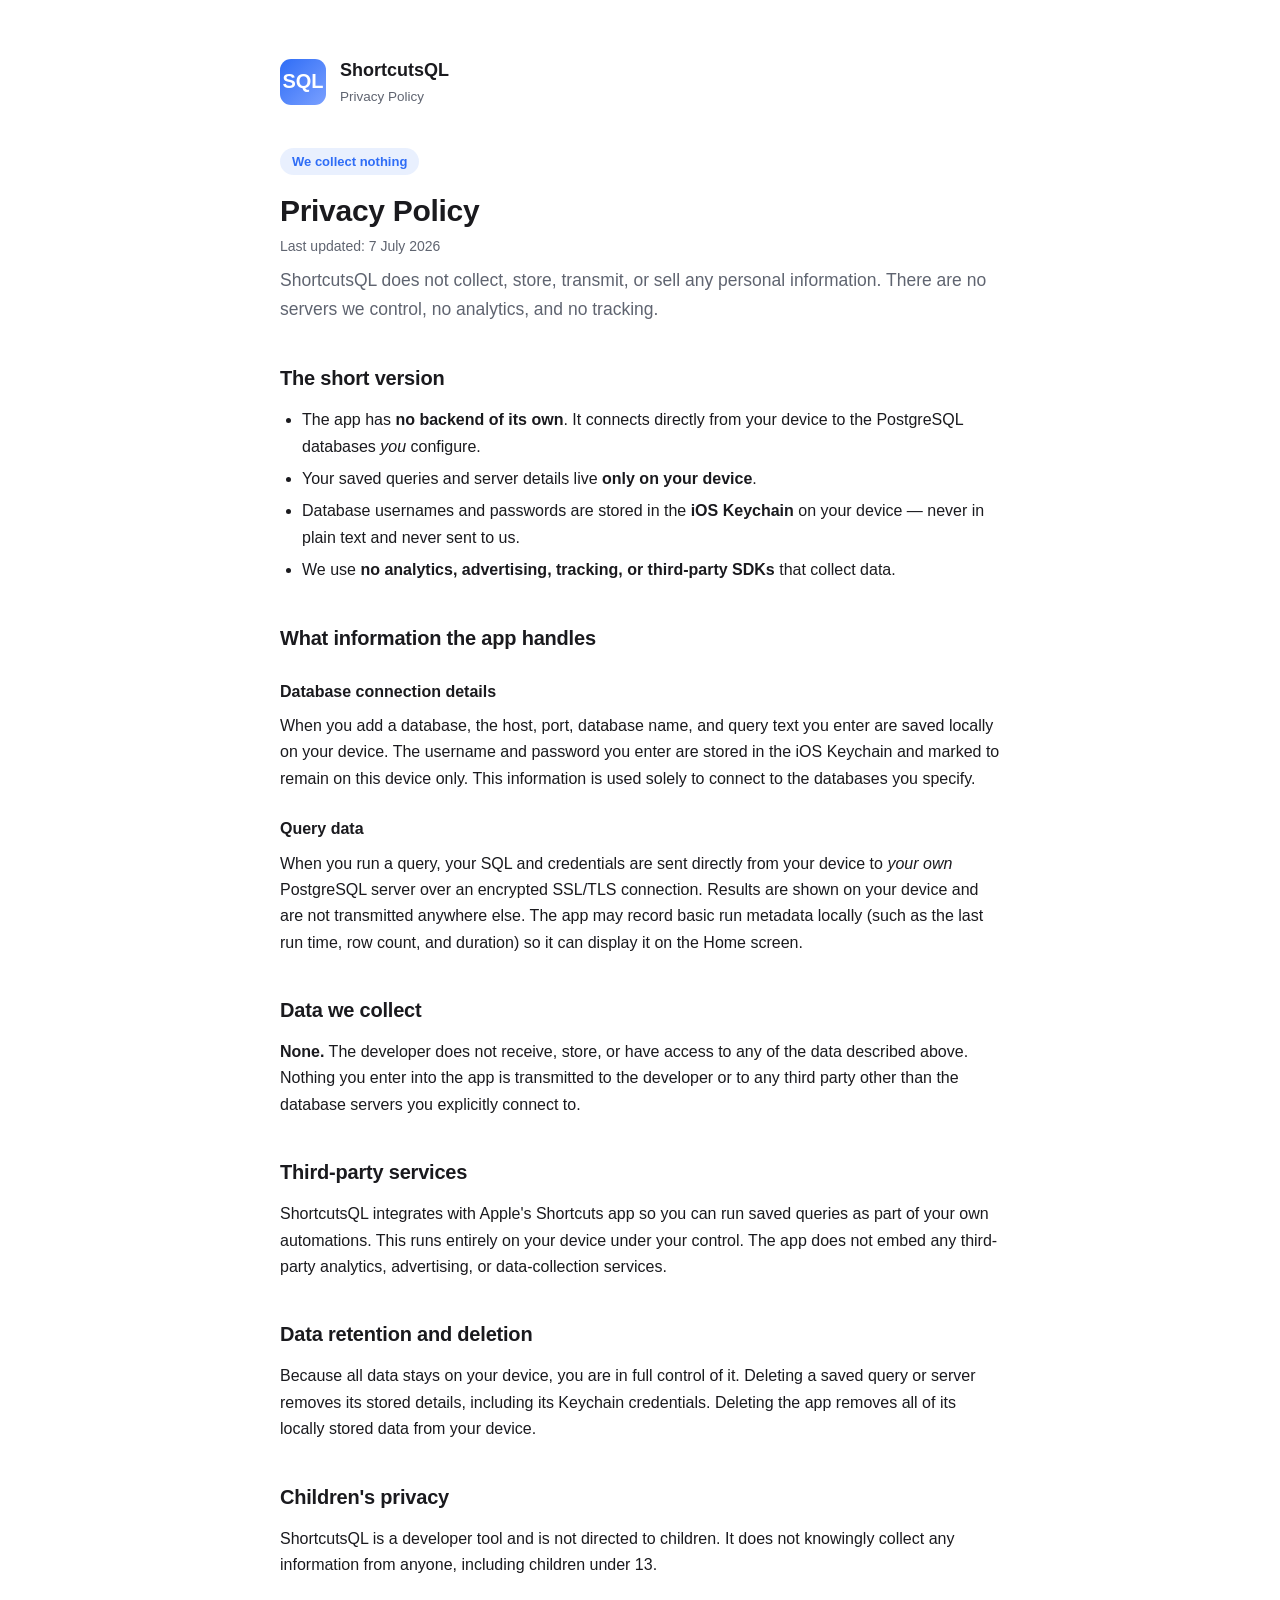
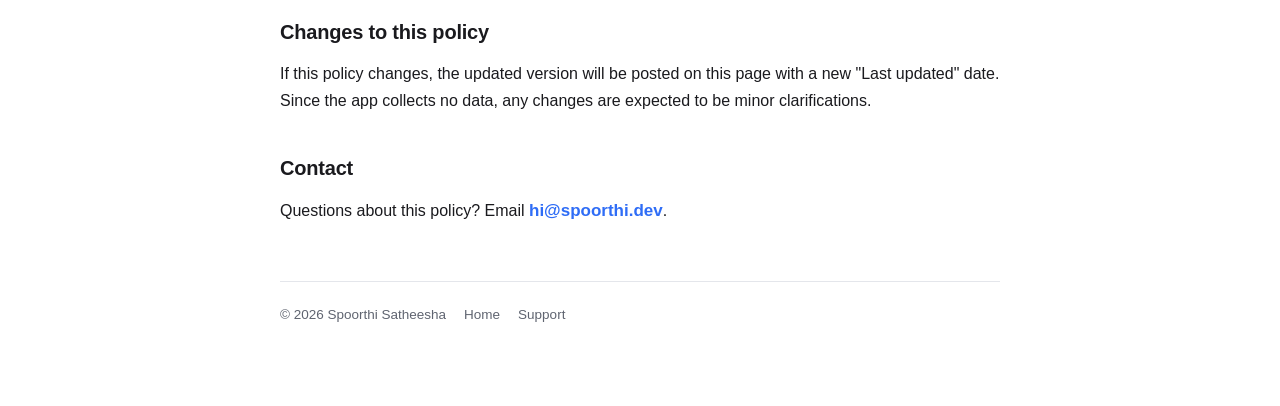
==== docs/privacy.html @ c9267726 "Add privacy & support pages with GitHub Pages deploy workflow Add static site under docs/ for App St" ====
<!doctype html>
<html lang="en">
<head>
  <meta charset="utf-8">
  <meta name="viewport" content="width=device-width, initial-scale=1">
  <title>Privacy Policy — ShortcutsQL</title>
  <meta name="description" content="ShortcutsQL privacy policy. The app collects no personal data; everything stays on your device.">
  <link rel="stylesheet" href="style.css">
</head>
<body>
  <main class="wrap">
    <header class="site">
      <a class="mark" href="index.html" style="text-decoration:none">SQL</a>
      <div>
        <div class="name">ShortcutsQL</div>
        <div class="tag">Privacy Policy</div>
      </div>
    </header>

    <span class="pill">We collect nothing</span>
    <h1>Privacy Policy</h1>
    <p class="updated">Last updated: 7 July 2026</p>

    <p class="lead">ShortcutsQL does not collect, store, transmit, or sell any personal information. There are no servers we control, no analytics, and no tracking.</p>

    <h2>The short version</h2>
    <ul>
      <li>The app has <strong>no backend of its own</strong>. It connects directly from your device to the PostgreSQL databases <em>you</em> configure.</li>
      <li>Your saved queries and server details live <strong>only on your device</strong>.</li>
      <li>Database usernames and passwords are stored in the <strong>iOS Keychain</strong> on your device — never in plain text and never sent to us.</li>
      <li>We use <strong>no analytics, advertising, tracking, or third-party SDKs</strong> that collect data.</li>
    </ul>

    <h2>What information the app handles</h2>

    <h3>Database connection details</h3>
    <p>When you add a database, the host, port, database name, and query text you enter are saved locally on your device. The username and password you enter are stored in the iOS Keychain and marked to remain on this device only. This information is used solely to connect to the databases you specify.</p>

    <h3>Query data</h3>
    <p>When you run a query, your SQL and credentials are sent directly from your device to <em>your own</em> PostgreSQL server over an encrypted SSL/TLS connection. Results are shown on your device and are not transmitted anywhere else. The app may record basic run metadata locally (such as the last run time, row count, and duration) so it can display it on the Home screen.</p>

    <h2>Data we collect</h2>
    <p><strong>None.</strong> The developer does not receive, store, or have access to any of the data described above. Nothing you enter into the app is transmitted to the developer or to any third party other than the database servers you explicitly connect to.</p>

    <h2>Third-party services</h2>
    <p>ShortcutsQL integrates with Apple's Shortcuts app so you can run saved queries as part of your own automations. This runs entirely on your device under your control. The app does not embed any third-party analytics, advertising, or data-collection services.</p>

    <h2>Data retention and deletion</h2>
    <p>Because all data stays on your device, you are in full control of it. Deleting a saved query or server removes its stored details, including its Keychain credentials. Deleting the app removes all of its locally stored data from your device.</p>

    <h2>Children's privacy</h2>
    <p>ShortcutsQL is a developer tool and is not directed to children. It does not knowingly collect any information from anyone, including children under 13.</p>

    <h2>Changes to this policy</h2>
    <p>If this policy changes, the updated version will be posted on this page with a new "Last updated" date. Since the app collects no data, any changes are expected to be minor clarifications.</p>

    <h2>Contact</h2>
    <p>Questions about this policy? Email <a class="mail" href="mailto:hi@spoorthi.dev">hi@spoorthi.dev</a>.</p>

    <footer class="site">
      <span>© 2026 Spoorthi Satheesha</span>
      <a href="index.html">Home</a>
      <a href="support.html">Support</a>
    </footer>
  </main>
</body>
</html>
---- docs/style.css ----
:root {
  --bg: #ffffff;
  --surface: #f6f7f9;
  --border: #e4e6eb;
  --text: #1a1a1e;
  --muted: #5f6470;
  --accent: #2f6df6;
  --accent-soft: rgba(47, 109, 246, 0.1);
  --radius: 14px;
  --maxw: 720px;
}

@media (prefers-color-scheme: dark) {
  :root {
    --bg: #0f1115;
    --surface: #171a21;
    --border: #262b36;
    --text: #e9ebef;
    --muted: #9aa1b0;
    --accent: #5b8bff;
    --accent-soft: rgba(91, 139, 255, 0.14);
  }
}

* { box-sizing: border-box; }

html { -webkit-text-size-adjust: 100%; }

body {
  margin: 0;
  background: var(--bg);
  color: var(--text);
  font: 16px/1.65 -apple-system, BlinkMacSystemFont, "Segoe UI", Roboto, Helvetica, Arial, sans-serif;
  padding: 0 20px;
}

.wrap {
  max-width: var(--maxw);
  margin: 0 auto;
  padding: 56px 0 80px;
}

header.site {
  display: flex;
  align-items: center;
  gap: 14px;
  margin-bottom: 40px;
}

.mark {
  width: 46px;
  height: 46px;
  border-radius: 11px;
  background: linear-gradient(135deg, var(--accent), #7aa0ff);
  color: #fff;
  display: grid;
  place-items: center;
  font-weight: 700;
  font-size: 20px;
  flex: none;
}

header.site .name { font-weight: 650; font-size: 18px; }
header.site .tag { color: var(--muted); font-size: 13.5px; }

h1 { font-size: 30px; line-height: 1.2; margin: 0 0 6px; letter-spacing: -0.01em; }
h2 { font-size: 20px; margin: 38px 0 12px; letter-spacing: -0.01em; }
h3 { font-size: 16px; margin: 24px 0 8px; }

.updated { color: var(--muted); font-size: 14px; margin: 0 0 8px; }

p { margin: 0 0 14px; }
ul { margin: 0 0 14px; padding-left: 22px; }
li { margin: 6px 0; }

a { color: var(--accent); text-decoration: none; }
a:hover { text-decoration: underline; }

.lead { font-size: 17.5px; color: var(--muted); margin-bottom: 28px; }

.card {
  background: var(--surface);
  border: 1px solid var(--border);
  border-radius: var(--radius);
  padding: 22px 24px;
  margin: 22px 0;
}

.cards { display: grid; gap: 16px; grid-template-columns: 1fr 1fr; margin: 28px 0; }
@media (max-width: 560px) { .cards { grid-template-columns: 1fr; } }

.tile {
  display: block;
  background: var(--surface);
  border: 1px solid var(--border);
  border-radius: var(--radius);
  padding: 22px 24px;
  color: var(--text);
}
.tile:hover { border-color: var(--accent); text-decoration: none; }
.tile .t { font-weight: 650; font-size: 17px; margin-bottom: 4px; }
.tile .d { color: var(--muted); font-size: 14px; }

.pill {
  display: inline-block;
  background: var(--accent-soft);
  color: var(--accent);
  border-radius: 999px;
  padding: 3px 12px;
  font-size: 13px;
  font-weight: 600;
  margin-bottom: 18px;
}

.mail {
  font-weight: 600;
  font-size: 17px;
}

footer.site {
  margin-top: 56px;
  padding-top: 22px;
  border-top: 1px solid var(--border);
  color: var(--muted);
  font-size: 13.5px;
  display: flex;
  flex-wrap: wrap;
  gap: 8px 18px;
  align-items: center;
}
footer.site a { color: var(--muted); }
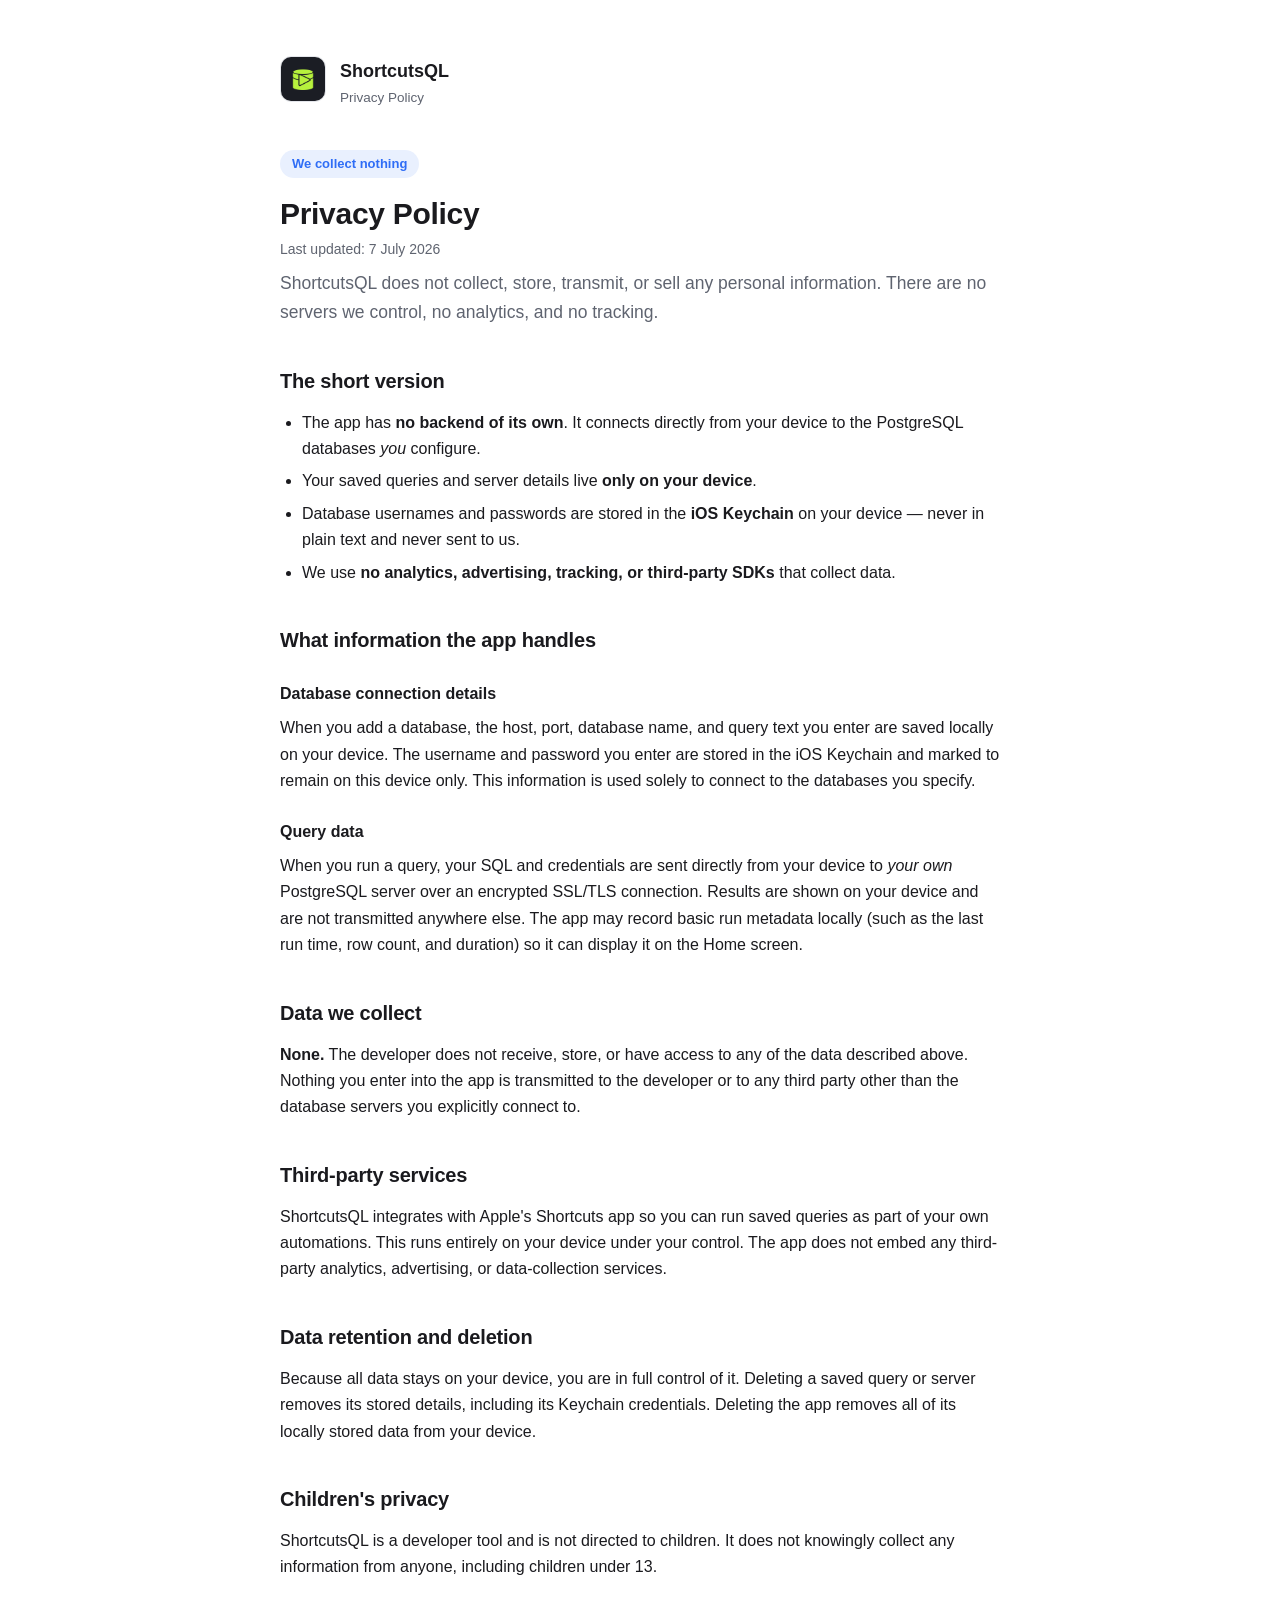
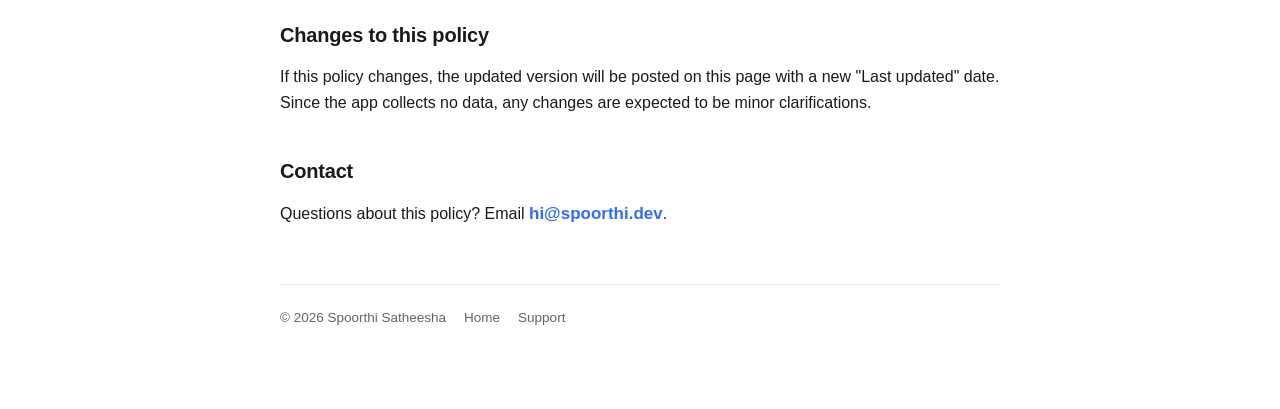
==== commit 38c7a748: "Use the app icon as the site logo and favicon Replace the placeholder SQL text mark with the real Ap" ====
--- a/docs/privacy.html
+++ b/docs/privacy.html
@@ -5,12 +5,14 @@
   <meta name="viewport" content="width=device-width, initial-scale=1">
   <title>Privacy Policy — ShortcutsQL</title>
   <meta name="description" content="ShortcutsQL privacy policy. The app collects no personal data; everything stays on your device.">
+  <link rel="icon" href="icon.png">
+  <link rel="apple-touch-icon" href="icon.png">
   <link rel="stylesheet" href="style.css">
 </head>
 <body>
   <main class="wrap">
     <header class="site">
-      <a class="mark" href="index.html" style="text-decoration:none">SQL</a>
+      <a href="index.html"><img class="mark" src="icon.png" alt="ShortcutsQL app icon"></a>
       <div>
         <div class="name">ShortcutsQL</div>
         <div class="tag">Privacy Policy</div>
--- a/docs/style.css
+++ b/docs/style.css
@@ -51,13 +51,18 @@
   width: 46px;
   height: 46px;
   border-radius: 11px;
-  background: linear-gradient(135deg, var(--accent), #7aa0ff);
-  color: #fff;
-  display: grid;
-  place-items: center;
-  font-weight: 700;
-  font-size: 20px;
   flex: none;
+  object-fit: cover;
+  border: 1px solid var(--border);
+}
+
+.hero-icon {
+  width: 92px;
+  height: 92px;
+  border-radius: 21px;
+  border: 1px solid var(--border);
+  margin-bottom: 22px;
+  display: block;
 }
 
 header.site .name { font-weight: 650; font-size: 18px; }
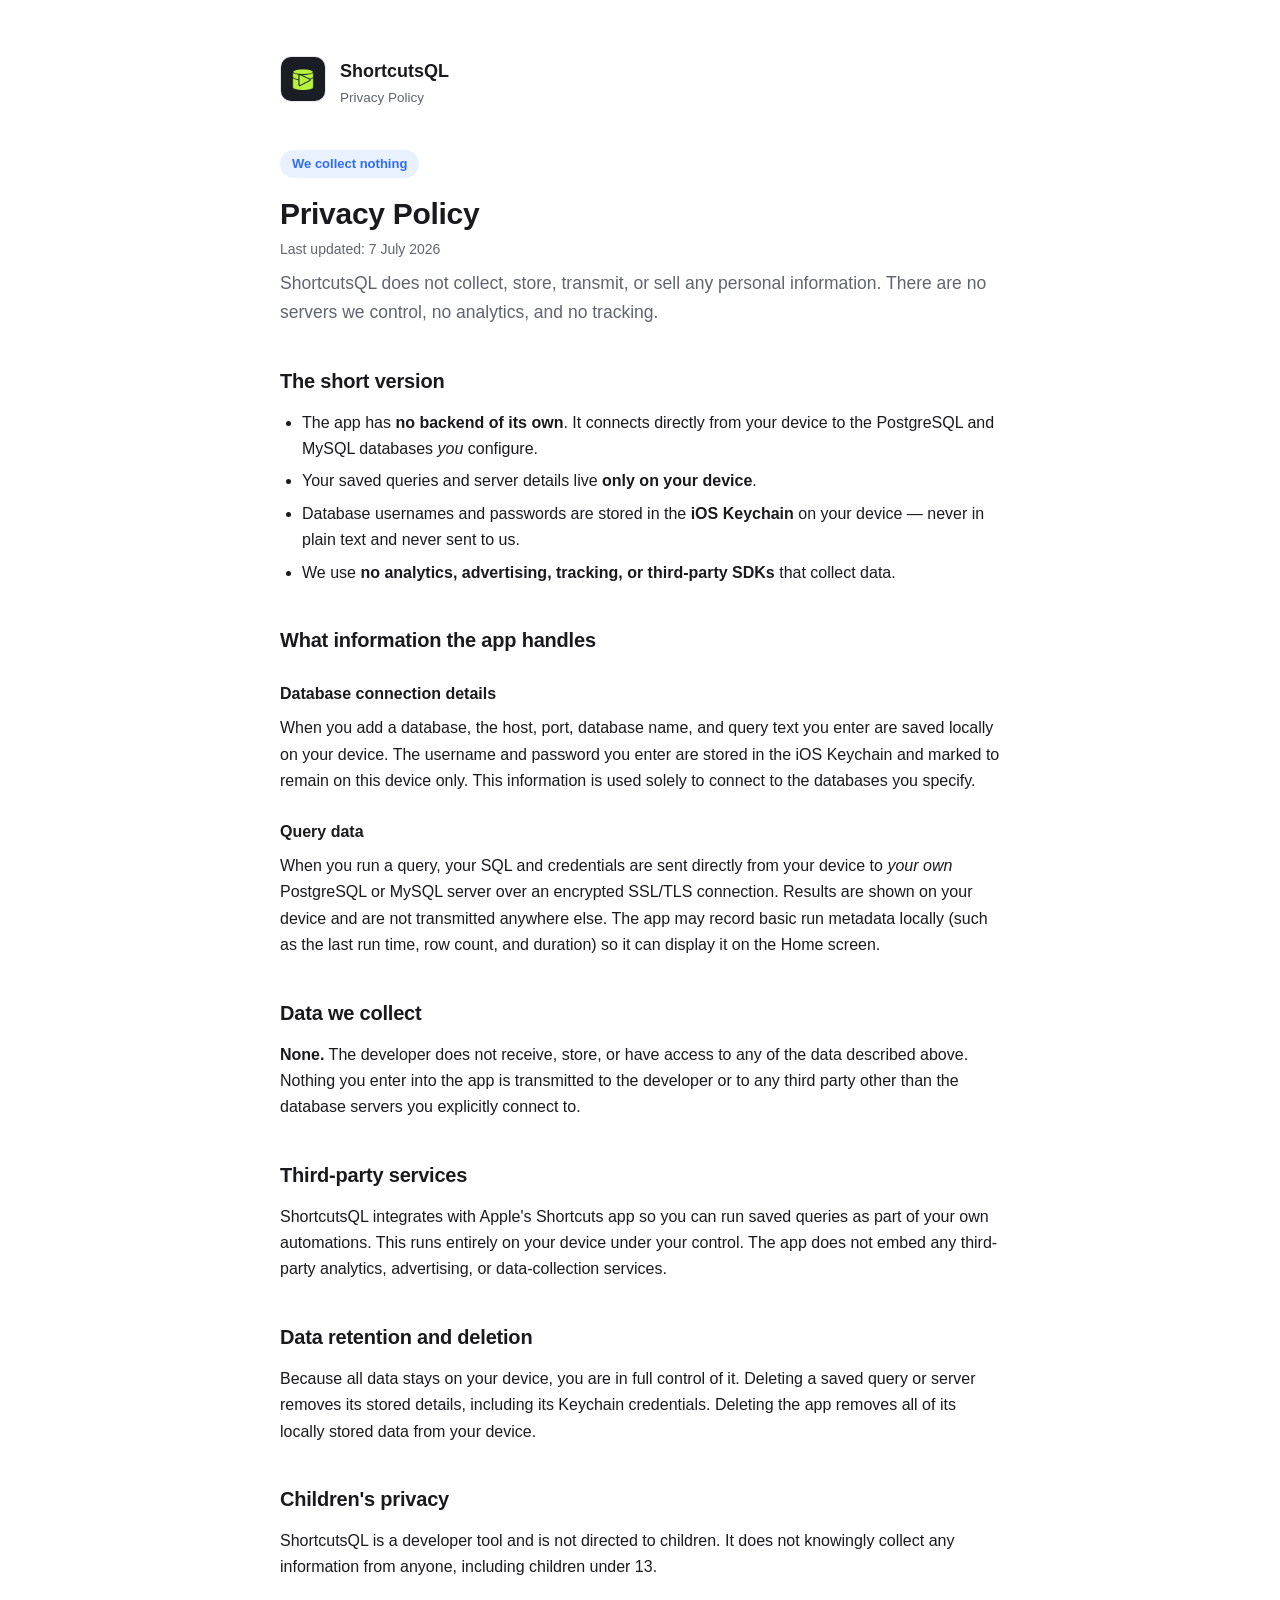
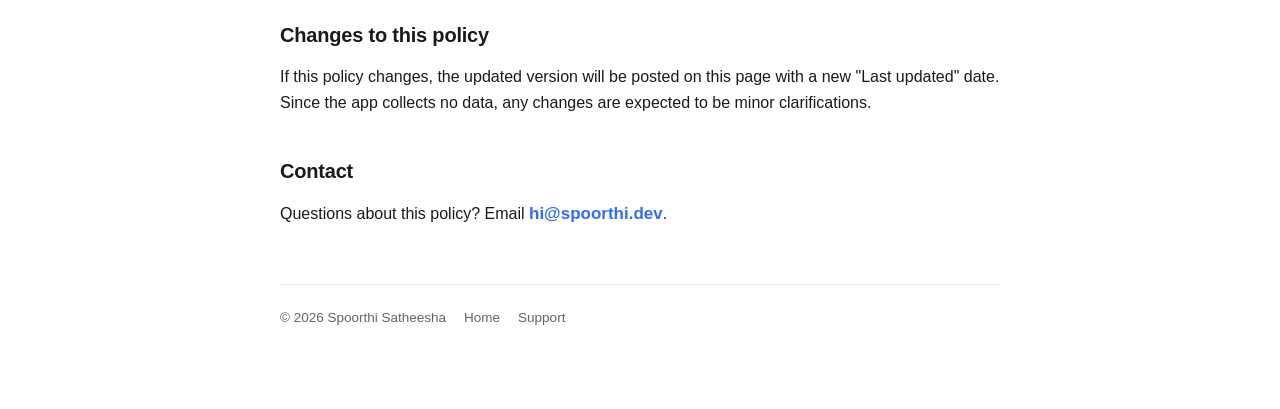
==== commit 7e6fa4b3: "Add MySQL support alongside PostgreSQL Servers now carry a real engine rather than a display string," ====
--- a/docs/privacy.html
+++ b/docs/privacy.html
@@ -27,7 +27,7 @@
 
     <h2>The short version</h2>
     <ul>
-      <li>The app has <strong>no backend of its own</strong>. It connects directly from your device to the PostgreSQL databases <em>you</em> configure.</li>
+      <li>The app has <strong>no backend of its own</strong>. It connects directly from your device to the PostgreSQL and MySQL databases <em>you</em> configure.</li>
       <li>Your saved queries and server details live <strong>only on your device</strong>.</li>
       <li>Database usernames and passwords are stored in the <strong>iOS Keychain</strong> on your device — never in plain text and never sent to us.</li>
       <li>We use <strong>no analytics, advertising, tracking, or third-party SDKs</strong> that collect data.</li>
@@ -39,7 +39,7 @@
     <p>When you add a database, the host, port, database name, and query text you enter are saved locally on your device. The username and password you enter are stored in the iOS Keychain and marked to remain on this device only. This information is used solely to connect to the databases you specify.</p>
 
     <h3>Query data</h3>
-    <p>When you run a query, your SQL and credentials are sent directly from your device to <em>your own</em> PostgreSQL server over an encrypted SSL/TLS connection. Results are shown on your device and are not transmitted anywhere else. The app may record basic run metadata locally (such as the last run time, row count, and duration) so it can display it on the Home screen.</p>
+    <p>When you run a query, your SQL and credentials are sent directly from your device to <em>your own</em> PostgreSQL or MySQL server over an encrypted SSL/TLS connection. Results are shown on your device and are not transmitted anywhere else. The app may record basic run metadata locally (such as the last run time, row count, and duration) so it can display it on the Home screen.</p>
 
     <h2>Data we collect</h2>
     <p><strong>None.</strong> The developer does not receive, store, or have access to any of the data described above. Nothing you enter into the app is transmitted to the developer or to any third party other than the database servers you explicitly connect to.</p>
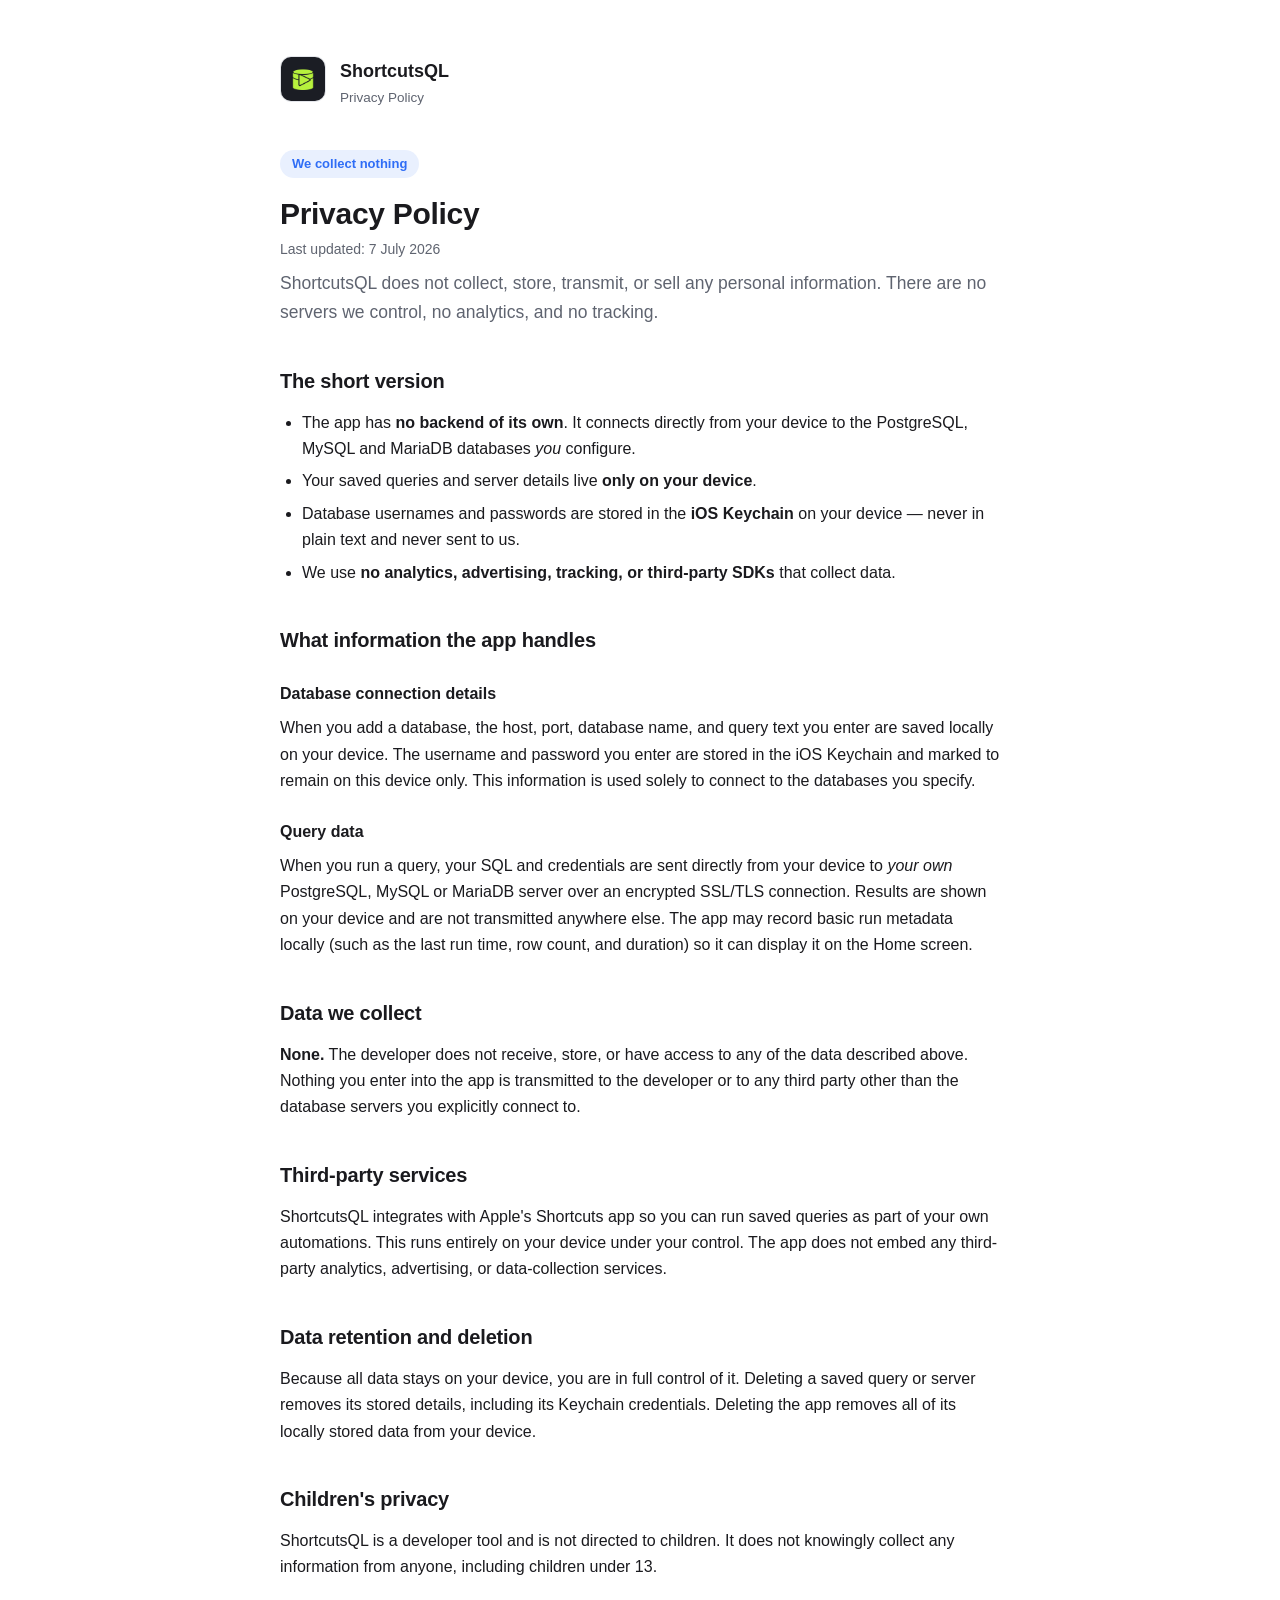
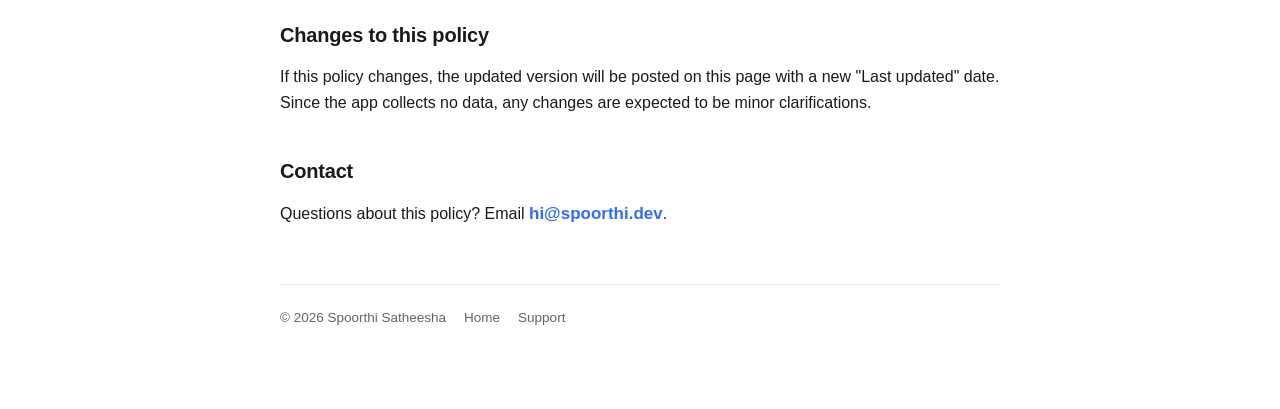
==== commit 7aaf23c8: "Add MariaDB support alongside MySQL and PostgreSQL MariaDB forked from MySQL and still speaks the sa" ====
--- a/docs/privacy.html
+++ b/docs/privacy.html
@@ -27,7 +27,7 @@
 
     <h2>The short version</h2>
     <ul>
-      <li>The app has <strong>no backend of its own</strong>. It connects directly from your device to the PostgreSQL and MySQL databases <em>you</em> configure.</li>
+      <li>The app has <strong>no backend of its own</strong>. It connects directly from your device to the PostgreSQL, MySQL and MariaDB databases <em>you</em> configure.</li>
       <li>Your saved queries and server details live <strong>only on your device</strong>.</li>
       <li>Database usernames and passwords are stored in the <strong>iOS Keychain</strong> on your device — never in plain text and never sent to us.</li>
       <li>We use <strong>no analytics, advertising, tracking, or third-party SDKs</strong> that collect data.</li>
@@ -39,7 +39,7 @@
     <p>When you add a database, the host, port, database name, and query text you enter are saved locally on your device. The username and password you enter are stored in the iOS Keychain and marked to remain on this device only. This information is used solely to connect to the databases you specify.</p>
 
     <h3>Query data</h3>
-    <p>When you run a query, your SQL and credentials are sent directly from your device to <em>your own</em> PostgreSQL or MySQL server over an encrypted SSL/TLS connection. Results are shown on your device and are not transmitted anywhere else. The app may record basic run metadata locally (such as the last run time, row count, and duration) so it can display it on the Home screen.</p>
+    <p>When you run a query, your SQL and credentials are sent directly from your device to <em>your own</em> PostgreSQL, MySQL or MariaDB server over an encrypted SSL/TLS connection. Results are shown on your device and are not transmitted anywhere else. The app may record basic run metadata locally (such as the last run time, row count, and duration) so it can display it on the Home screen.</p>
 
     <h2>Data we collect</h2>
     <p><strong>None.</strong> The developer does not receive, store, or have access to any of the data described above. Nothing you enter into the app is transmitted to the developer or to any third party other than the database servers you explicitly connect to.</p>
